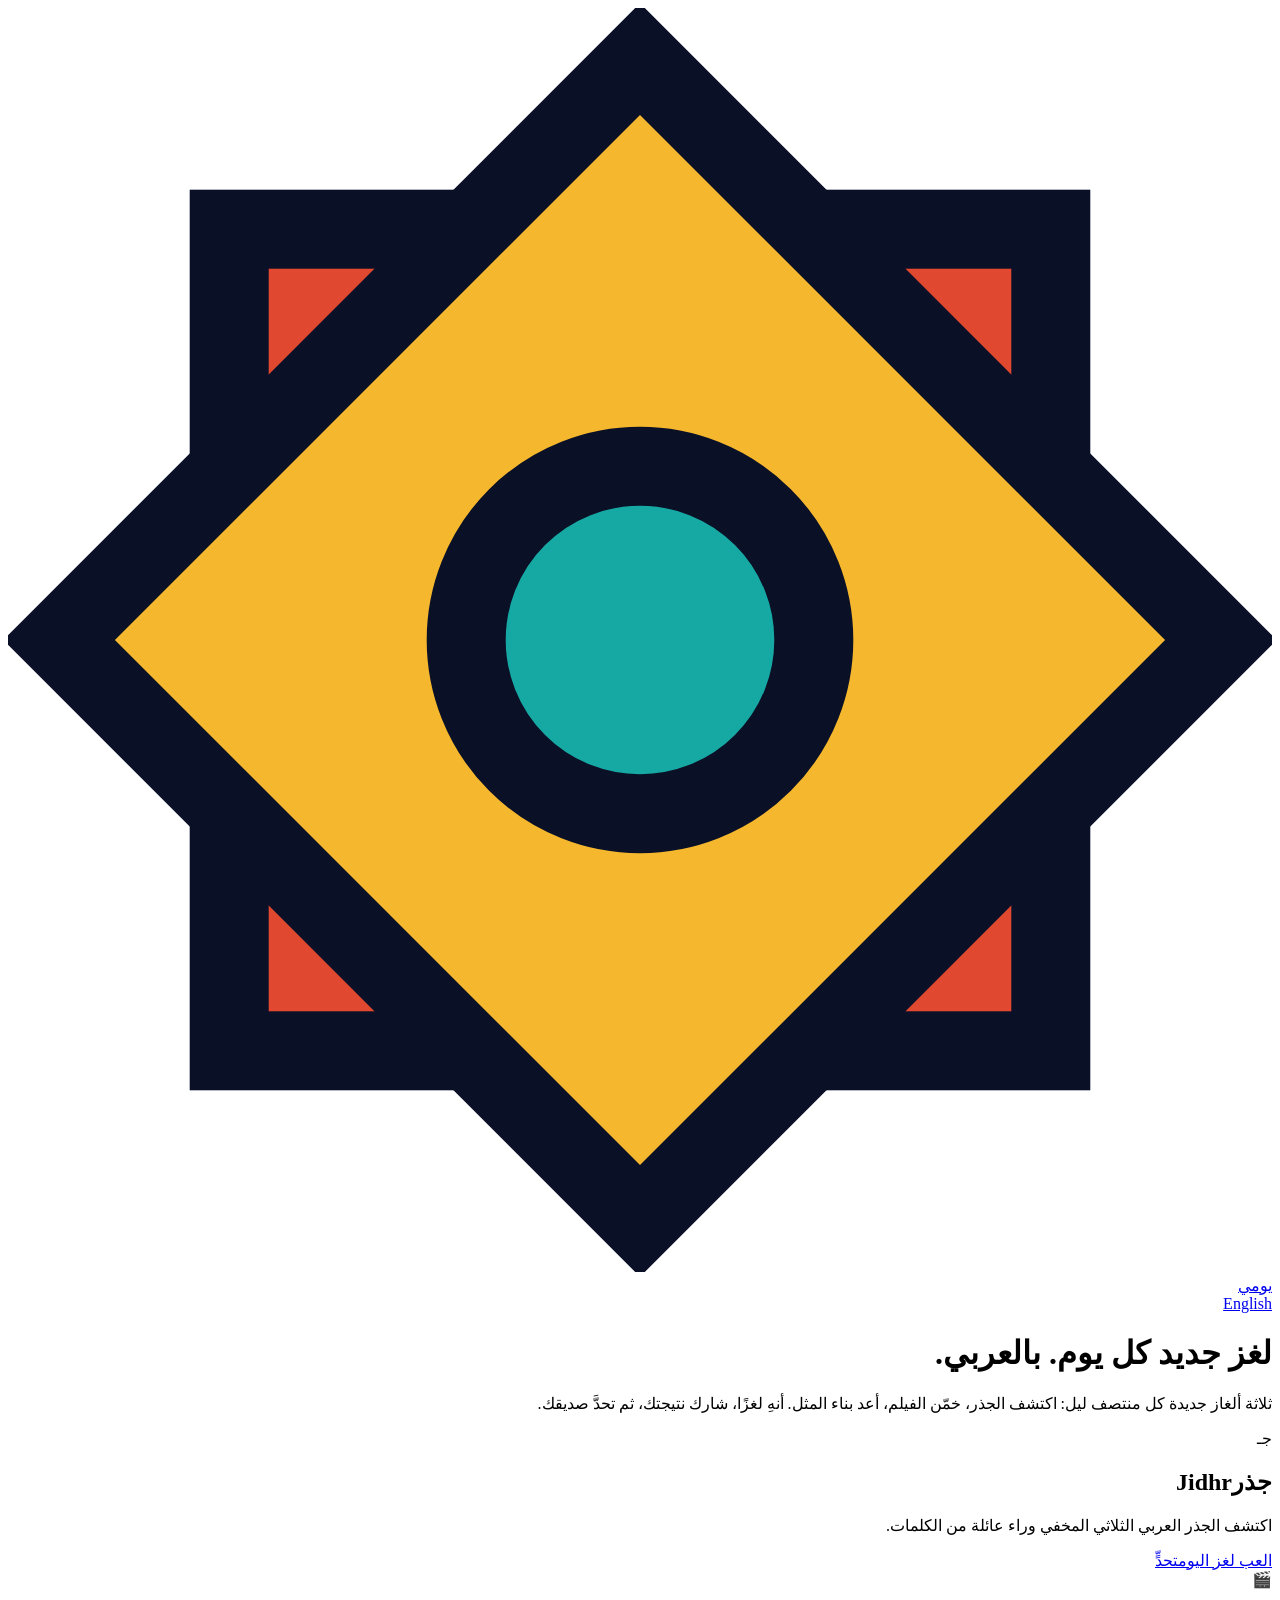
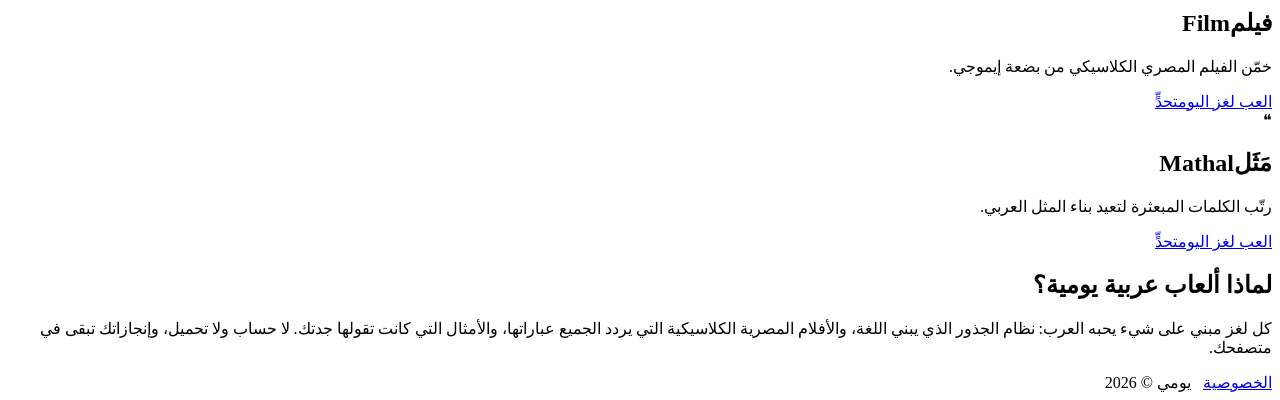
==== site/ar/index.html @ 8b9cbac0 "Add Arabic version of the index.html file" ====
<!doctype html><html lang="ar" dir="rtl"><head><meta charset="utf-8"><meta name="viewport" content="width=device-width,initial-scale=1"><meta name="theme-color" content="#0F1B3D"><title>يومي: ألعاب عربية يومية: جذور وأفلام وأمثال</title><meta name="description" content="ثلاثة ألغاز عربية جديدة كل يوم: خمّن الجذر، وخمّن الفيلم المصري من الإيموجي، وأعد بناء المثل. شارك نتيجتك وتحدَّ صديقك."><meta property="og:title" content="يومي: ألعاب عربية يومية: جذور وأفلام وأمثال"><meta property="og:description" content="ثلاثة ألغاز عربية جديدة كل يوم: خمّن الجذر، وخمّن الفيلم المصري من الإيموجي، وأعد بناء المثل. شارك نتيجتك وتحدَّ صديقك."><meta property="og:type" content="website"><link rel="preconnect" href="https://fonts.googleapis.com"><link rel="preconnect" href="https://fonts.gstatic.com" crossorigin><link rel="stylesheet" href="https://fonts.googleapis.com/css2?family=Cairo:wght@400;700;900&family=Lalezar&display=swap"><link rel="stylesheet" href="/assets/yawmi.css?v=3df92243"></head><body data-page="hub"><div class="bunting" role="presentation"></div><div class="wrap"><header class="top"><a class="brand" href="/ar/"><svg viewBox="0 0 40 40" aria-hidden="true"><rect x="7" y="7" width="26" height="26" fill="#E0482F" stroke="#0A1026" stroke-width="2.5"/><rect x="7" y="7" width="26" height="26" fill="#F5B72E" stroke="#0A1026" stroke-width="2.5" transform="rotate(45 20 20)"/><circle cx="20" cy="20" r="5.5" fill="#16A9A4" stroke="#0A1026" stroke-width="2.5"/></svg><span>يومي</span></a><nav><a class="pill" href="/" hreflang="en">English</a></nav></header><main><h1>لغز جديد كل يوم. بالعربي.</h1><p class="lead">ثلاثة ألغاز جديدة كل منتصف ليل: اكتشف الجذر، خمّن الفيلم، أعد بناء المثل. أنهِ لغزًا، شارك نتيجتك، ثم تحدَّ صديقك.</p><p class="today" id="today"></p><section class="tiles"><article class="tile c-red" data-game="jidhr"><div class="glyph" aria-hidden="true">جـ</div><h2>جذر<span lang="en">Jidhr</span></h2><p>اكتشف الجذر العربي الثلاثي المخفي وراء عائلة من الكلمات.</p><p class="stat" data-stat></p><div class="acts"><a class="btn" href="/ar/jidhr/">العب لغز اليوم</a><a class="btn ghost" href="/ar/jidhr/?mode=duel">تحدٍّ</a></div></article><article class="tile c-teal" data-game="film"><div class="glyph" aria-hidden="true">🎬</div><h2>فيلم<span lang="en">Film</span></h2><p>خمّن الفيلم المصري الكلاسيكي من بضعة إيموجي.</p><p class="stat" data-stat></p><div class="acts"><a class="btn" href="/ar/film/">العب لغز اليوم</a><a class="btn ghost" href="/ar/film/?mode=duel">تحدٍّ</a></div></article><article class="tile c-gold" data-game="mathal"><div class="glyph" aria-hidden="true">❝</div><h2>مَثَل<span lang="en">Mathal</span></h2><p>رتّب الكلمات المبعثرة لتعيد بناء المثل العربي.</p><p class="stat" data-stat></p><div class="acts"><a class="btn" href="/ar/mathal/">العب لغز اليوم</a><a class="btn ghost" href="/ar/mathal/?mode=duel">تحدٍّ</a></div></article></section><section class="about"><h2>لماذا ألعاب عربية يومية؟</h2><p>كل لغز مبني على شيء يحبه العرب: نظام الجذور الذي يبني اللغة، والأفلام المصرية الكلاسيكية التي يردد الجميع عباراتها، والأمثال التي كانت تقولها جدتك. لا حساب ولا تحميل، وإنجازاتك تبقى في متصفحك.</p></section></main><footer><a href="/ar/privacy/">الخصوصية</a> &nbsp; يومي &copy; 2026</footer></div><script id="i18n" type="application/json">{"brand": "يومي", "share": "مشاركة", "copy": "نسخ", "save": "حفظ كصورة", "copied": "تم النسخ!", "daily": "اليومي", "duel": "تحدٍّ", "puzzle": "اللغز", "round": "الجولة", "score": "النتيجة", "lowerBetter": "الأقل أفضل", "next": "الجولة التالية", "finish": "عرض النتيجة", "nextIn": "اللغز التالي بعد", "solvedIn": "تم الحل في {n}", "failed": "انتهت المحاولات", "missed": "فاتتك", "notYet": "لم تلعب بعد", "today": "اليوم: {n} من {t}", "start": "ابدأ التحدي", "nick": "اسمك", "nickPh": "اسمك (اختياري)", "friend": "صديقك", "duelIntro": "{n} ألغاز، نفسها لكل من يفتح رابطك. الأقل محاولات يفوز. بدون حساب.", "challenged": "{name} حصل على {n}. هل تتفوق عليه؟", "youBeat": "تفوقت على {name}!", "tie": "تعادل!", "theyWin": "فاز {name} هذه المرة", "copyLink": "نسخ رابط التحدي", "played": "لُعبت", "winPct": "نسبة الفوز", "streak": "التتابع", "enter": "تأكيد", "del": "حذف", "guess": "خمّن", "check": "تحقق", "clear": "مسح", "jidhr": {"hint": "اكتشف الجذر الثلاثي المشترك بين هذه الكلمات. الجذر يُقرأ من اليمين إلى اليسار.", "short": "أدخل ٣ حروف"}, "film": {"ph": "اكتب اسم الفيلم…", "none": "لا يوجد فيلم بهذا الاسم", "hint": "خمّن الفيلم المصري من الإيموجي. كل إجابة خاطئة تكشف تلميحًا.", "words": "عدد كلمات العنوان: {n}"}, "mathal": {"hint": "المعنى", "first": "الكلمة الأولى", "how": "اضغط على الكلمات بالترتيب لتعيد بناء المثل.", "left": "{n} من {m} كلمات في مكانها"}, "names": {"jidhr": {"en": "Jidhr", "ar": "جذر"}, "film": {"en": "Film", "ar": "فيلم"}, "mathal": {"en": "Mathal", "ar": "مَثَل"}}, "genres": {"com": "كوميديا", "drama": "دراما", "action": "أكشن", "thriller": "إثارة", "bio": "سيرة ذاتية", "rom": "رومانسي", "war": "حرب", "hist": "تاريخي"}, "clue": {"words": "العنوان", "genre": "النوع", "decade": "العقد", "actor": "البطولة", "letter": "يبدأ بحرف", "year": "السنة"}, "decades": {"1950": "الخمسينيات", "1960": "الستينيات", "1970": "السبعينيات", "1980": "الثمانينيات", "1990": "التسعينيات", "2000": "الألفينات", "2010": "العقد ٢٠١٠", "2020": "العقد ٢٠٢٠"}, "launch": "2026-11-16"}</script><script src="/assets/data.js?v=fd97b2a8"></script><script src="/assets/yawmi.js?v=594a597b"></script></body></html>
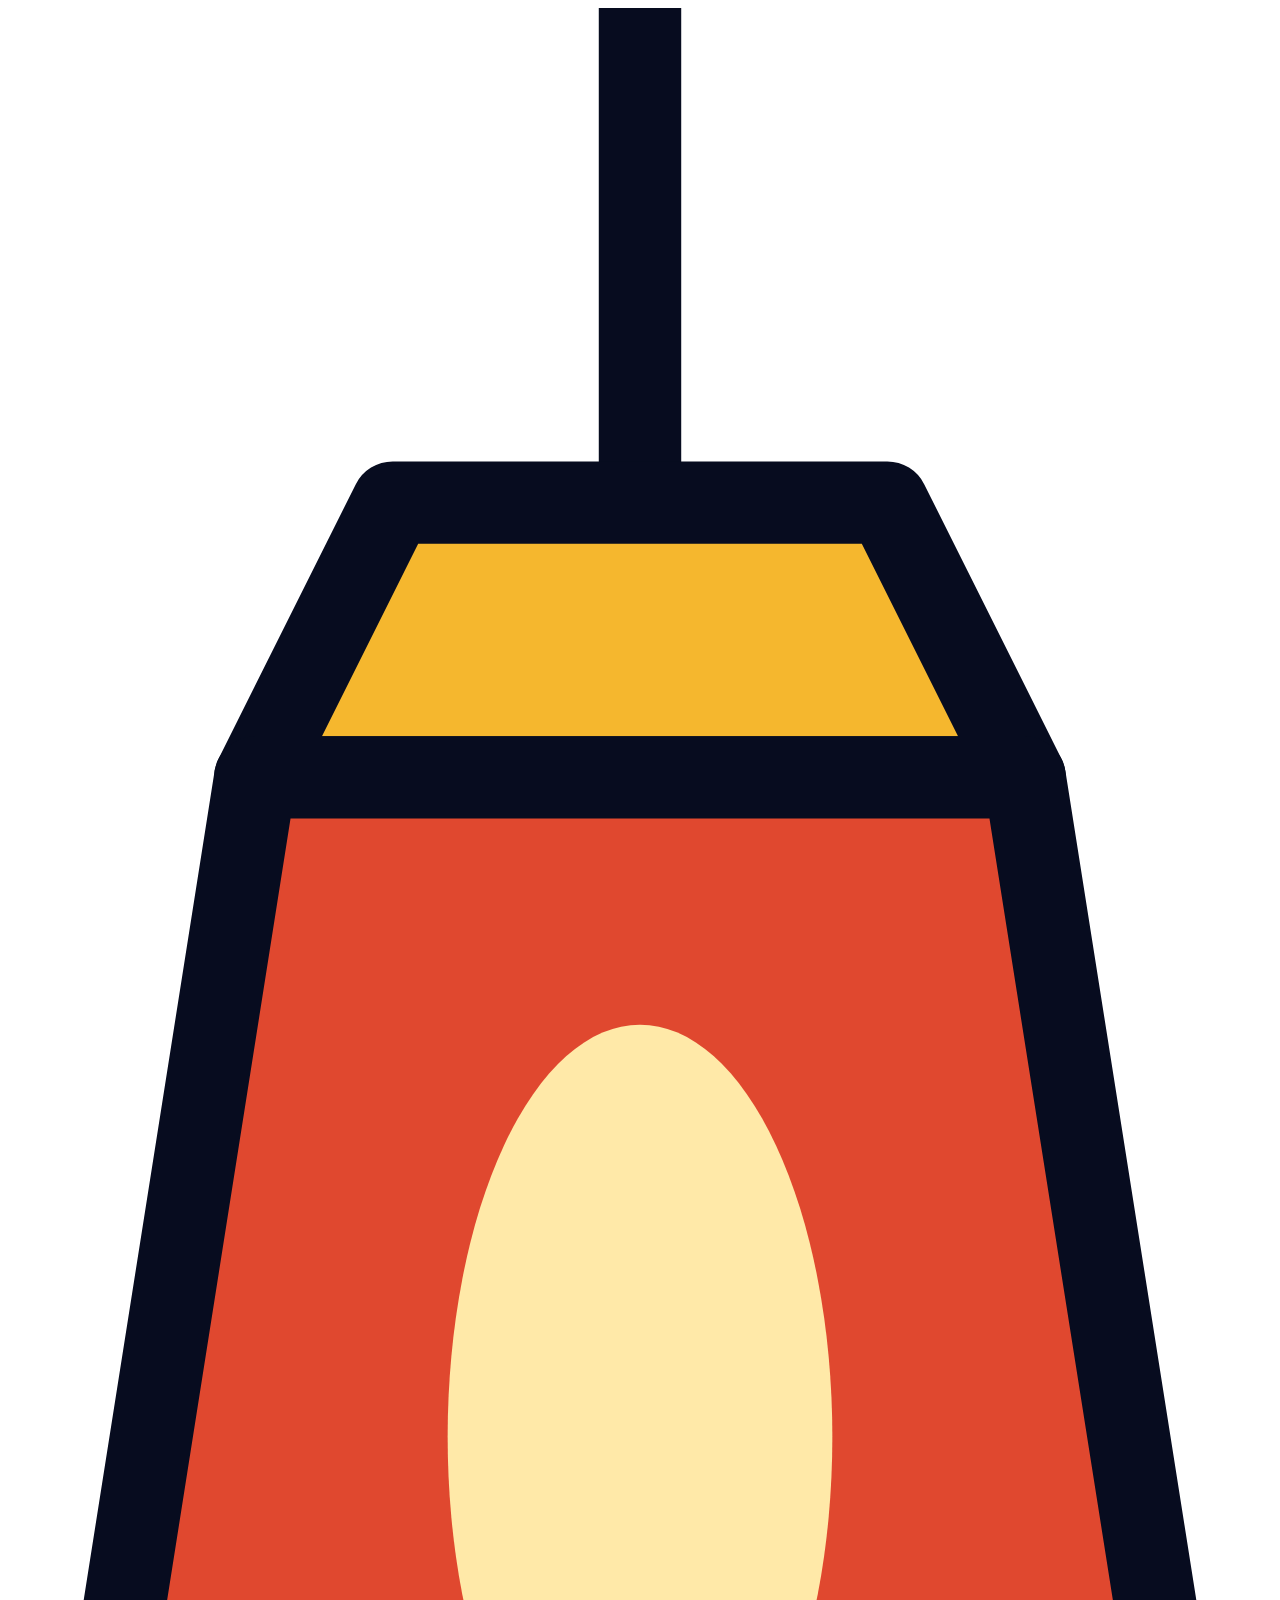
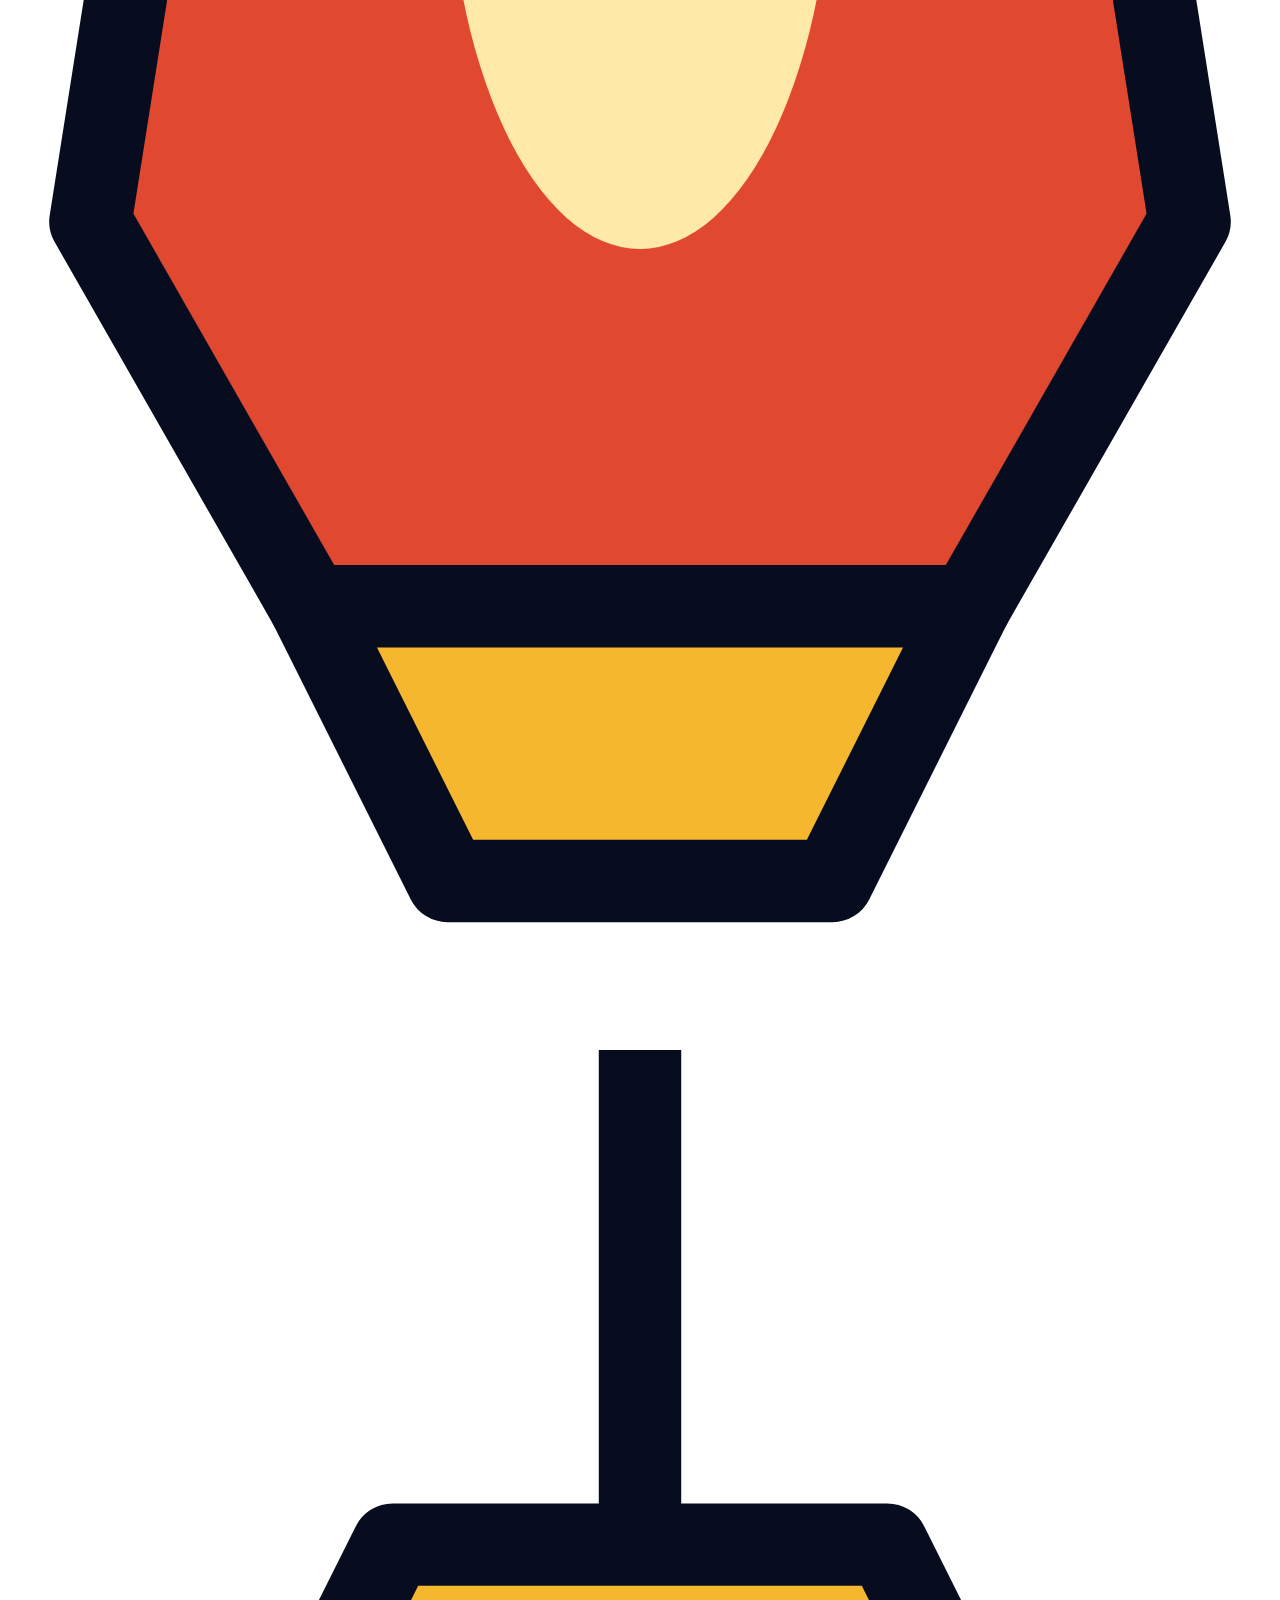
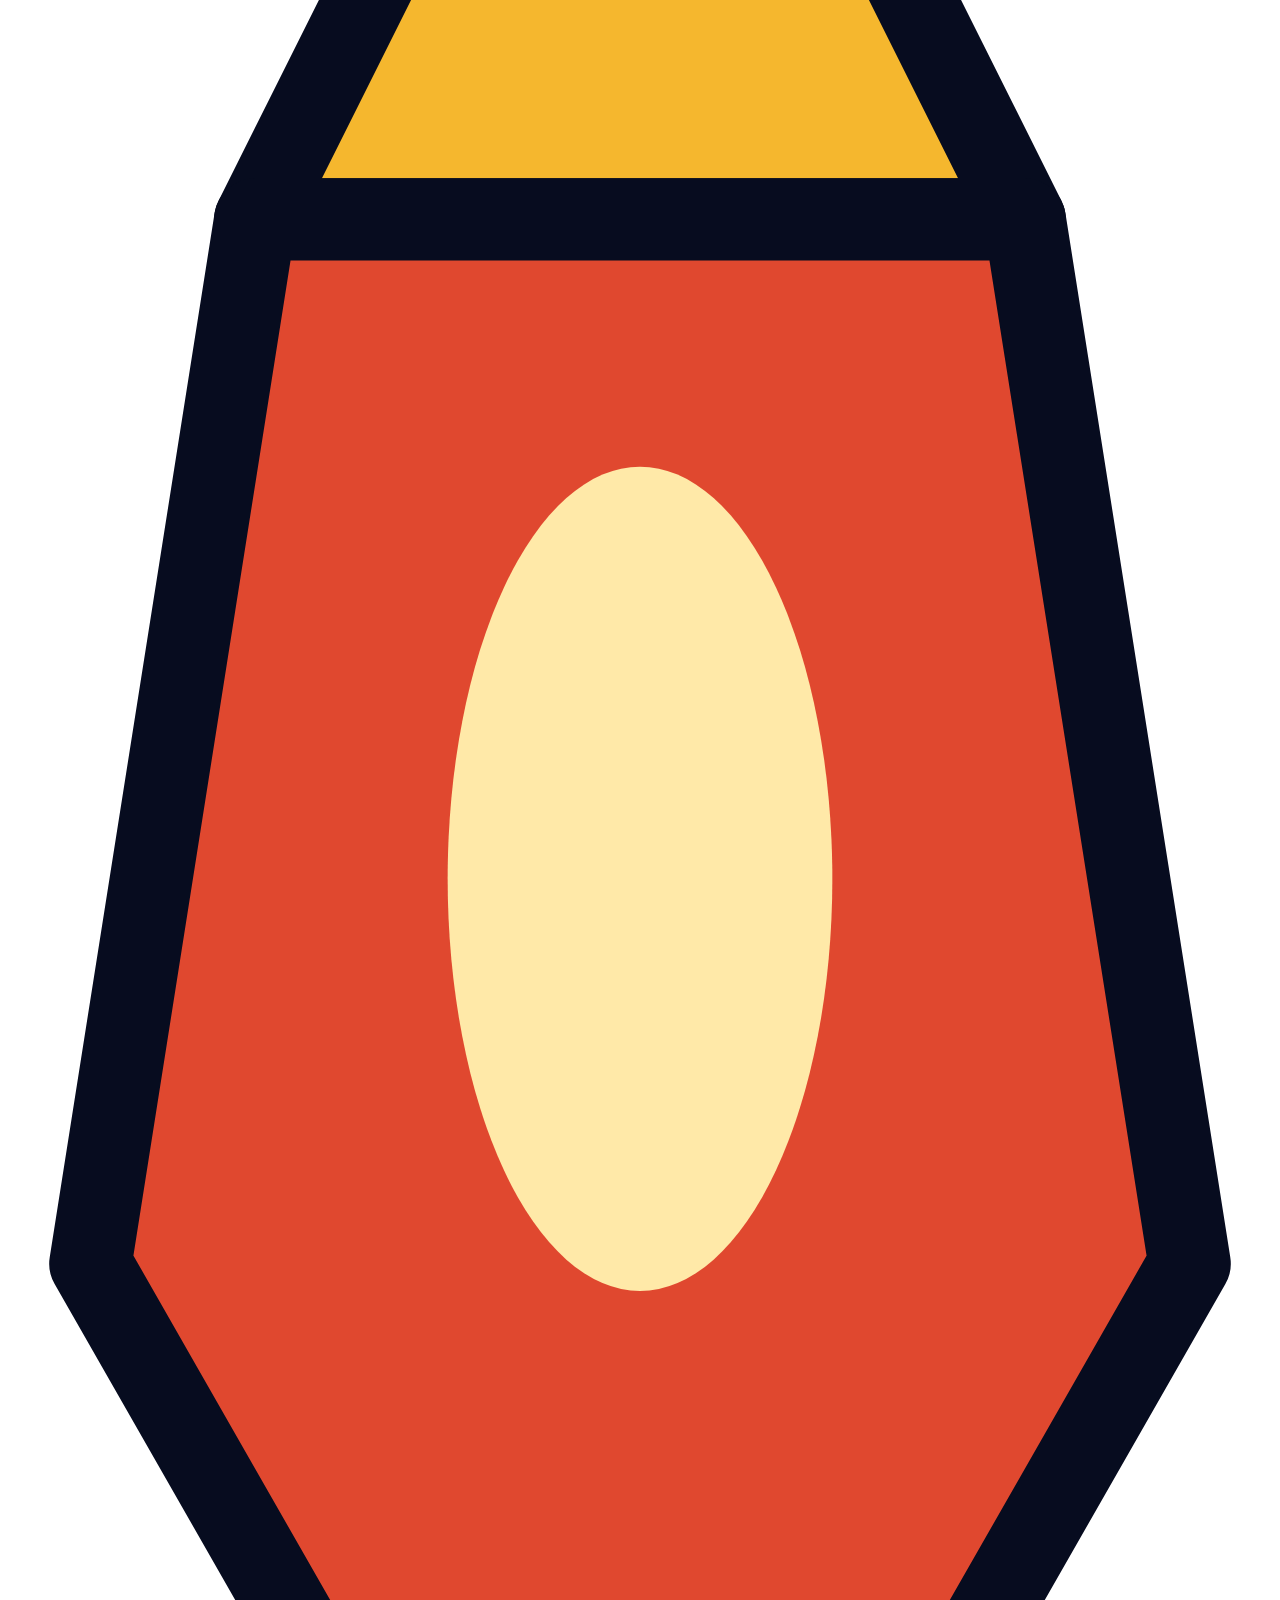
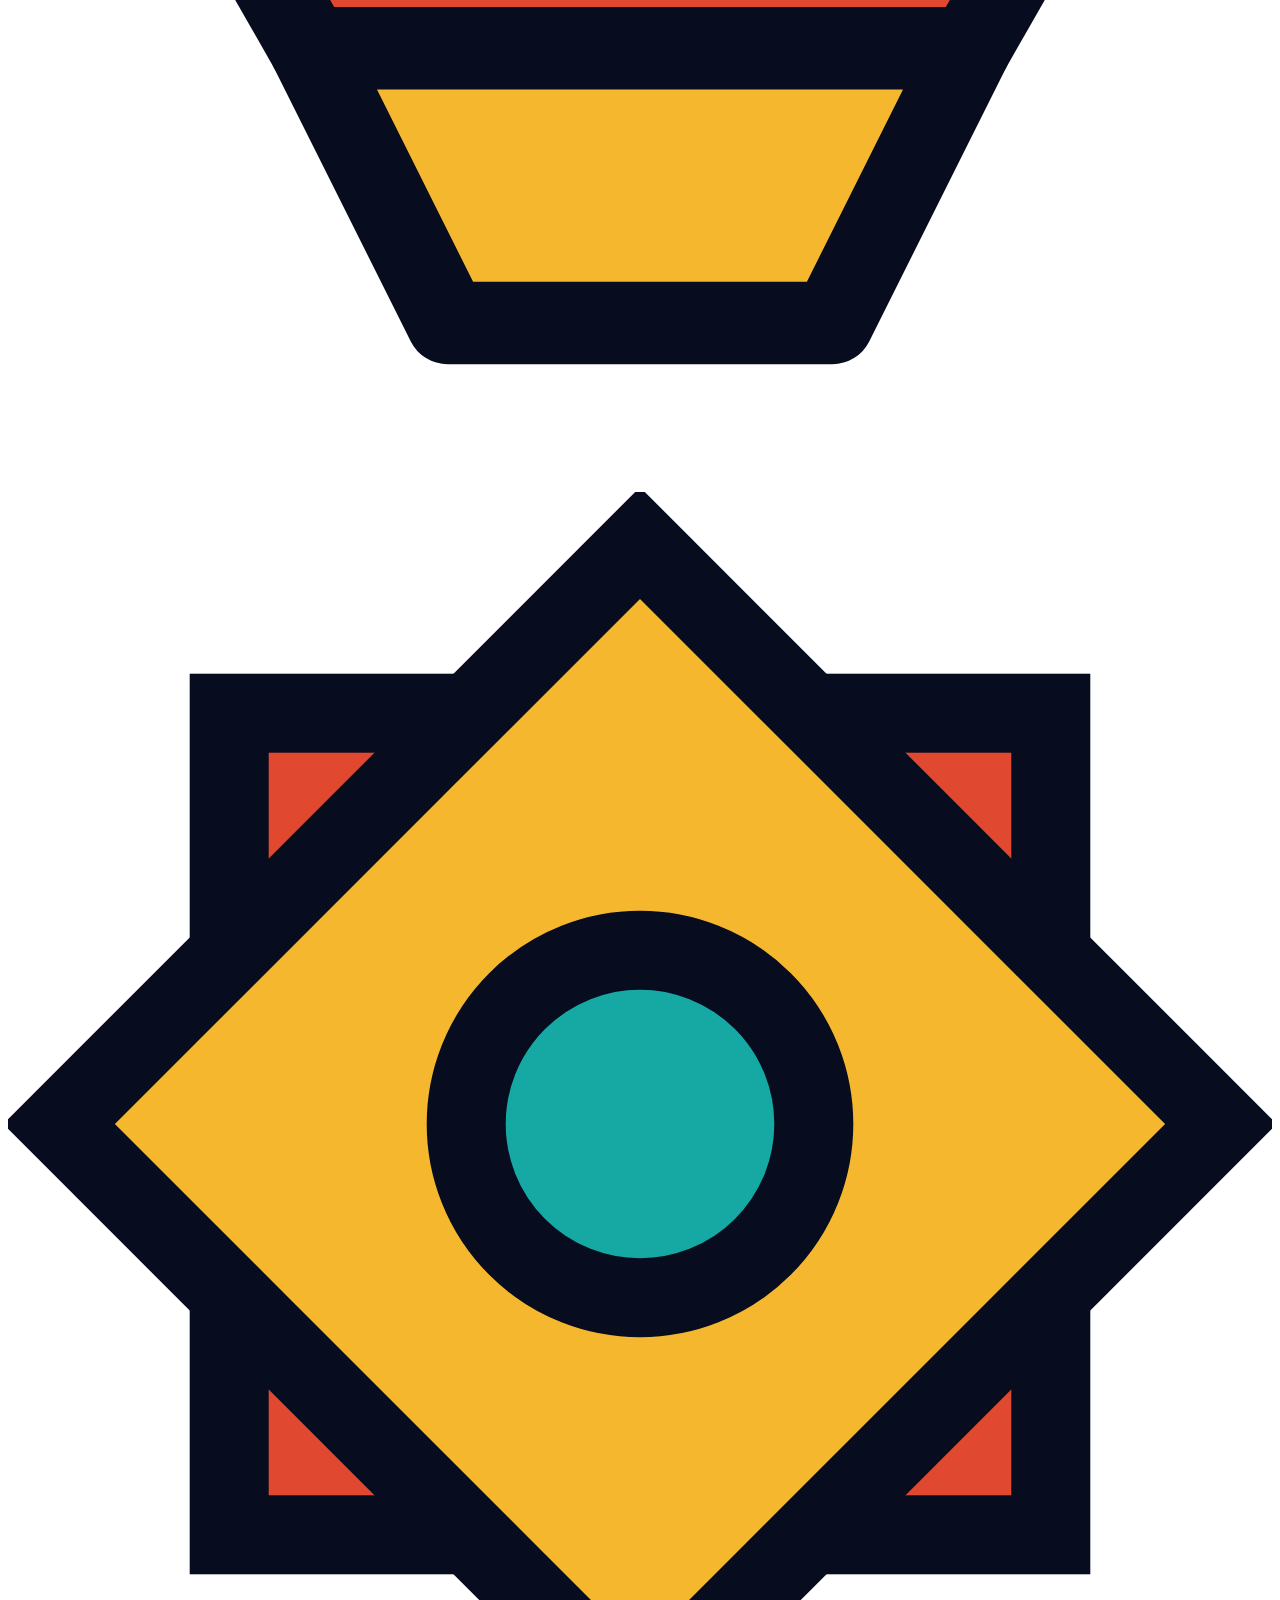
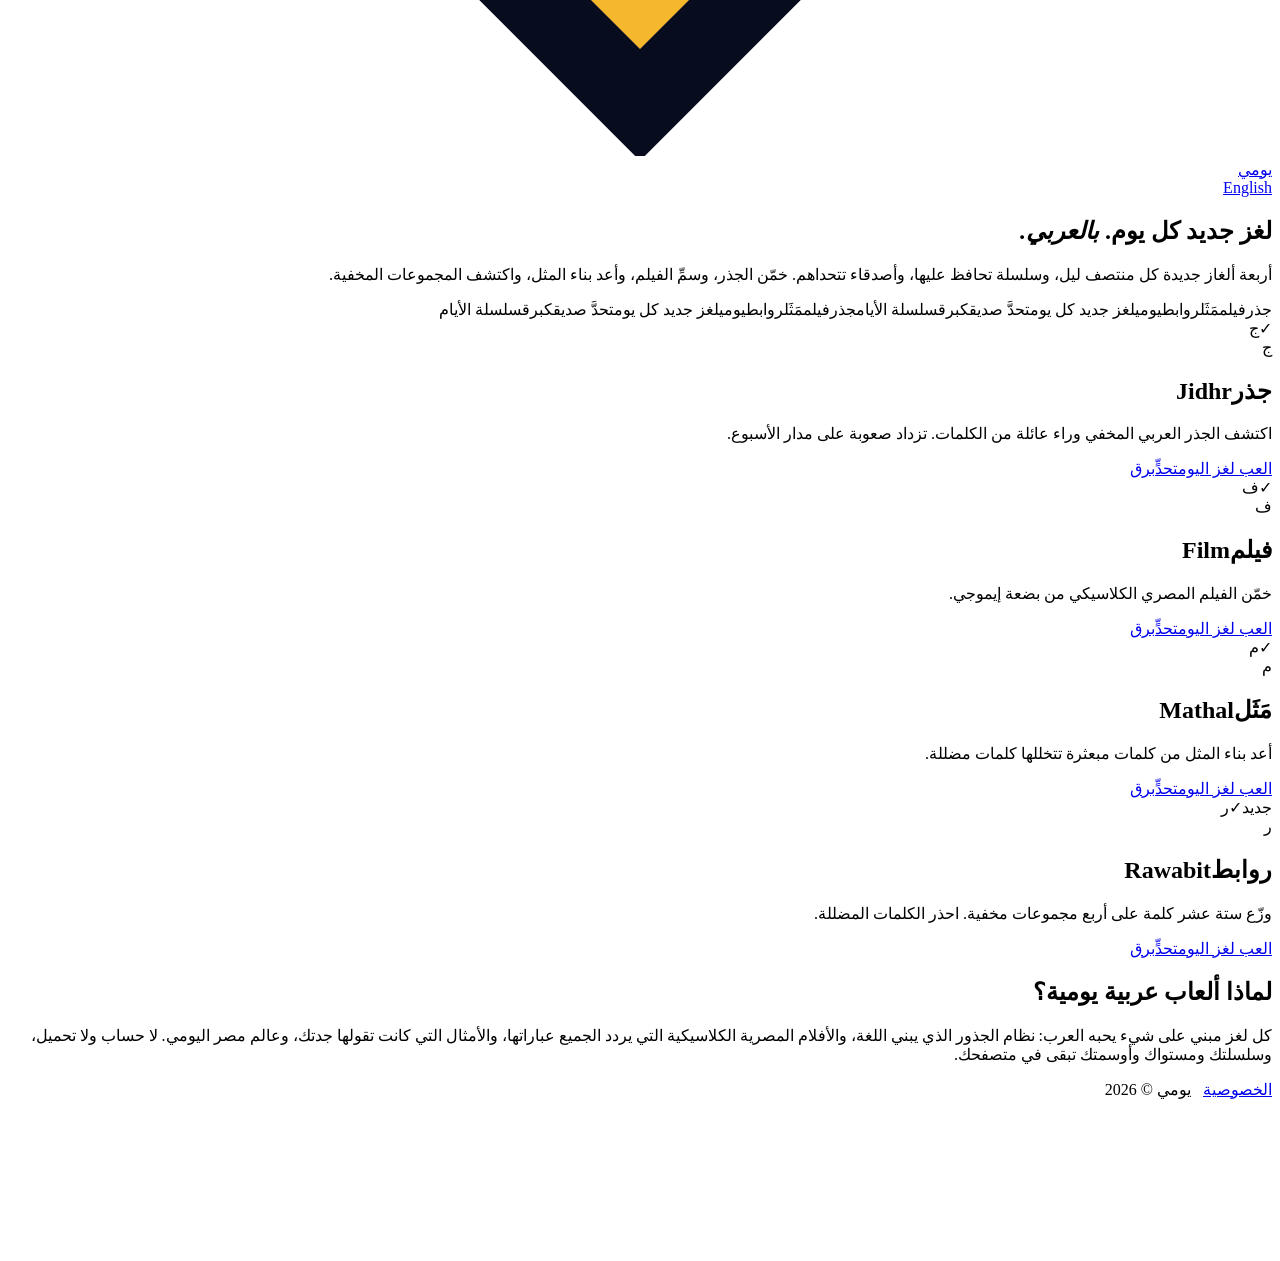
==== commit 2c6f38fa: "Update print statement from 'Hello' to 'Goodbye'" ====
--- a/site/ar/index.html
+++ b/site/ar/index.html
@@ -1 +1 @@
-<!doctype html><html lang="ar" dir="rtl"><head><meta charset="utf-8"><meta name="viewport" content="width=device-width,initial-scale=1"><meta name="theme-color" content="#0F1B3D"><title>يومي: ألعاب عربية يومية: جذور وأفلام وأمثال</title><meta name="description" content="ثلاثة ألغاز عربية جديدة كل يوم: خمّن الجذر، وخمّن الفيلم المصري من الإيموجي، وأعد بناء المثل. شارك نتيجتك وتحدَّ صديقك."><meta property="og:title" content="يومي: ألعاب عربية يومية: جذور وأفلام وأمثال"><meta property="og:description" content="ثلاثة ألغاز عربية جديدة كل يوم: خمّن الجذر، وخمّن الفيلم المصري من الإيموجي، وأعد بناء المثل. شارك نتيجتك وتحدَّ صديقك."><meta property="og:type" content="website"><link rel="preconnect" href="https://fonts.googleapis.com"><link rel="preconnect" href="https://fonts.gstatic.com" crossorigin><link rel="stylesheet" href="https://fonts.googleapis.com/css2?family=Cairo:wght@400;700;900&family=Lalezar&display=swap"><link rel="stylesheet" href="/assets/yawmi.css?v=3df92243"></head><body data-page="hub"><div class="bunting" role="presentation"></div><div class="wrap"><header class="top"><a class="brand" href="/ar/"><svg viewBox="0 0 40 40" aria-hidden="true"><rect x="7" y="7" width="26" height="26" fill="#E0482F" stroke="#0A1026" stroke-width="2.5"/><rect x="7" y="7" width="26" height="26" fill="#F5B72E" stroke="#0A1026" stroke-width="2.5" transform="rotate(45 20 20)"/><circle cx="20" cy="20" r="5.5" fill="#16A9A4" stroke="#0A1026" stroke-width="2.5"/></svg><span>يومي</span></a><nav><a class="pill" href="/" hreflang="en">English</a></nav></header><main><h1>لغز جديد كل يوم. بالعربي.</h1><p class="lead">ثلاثة ألغاز جديدة كل منتصف ليل: اكتشف الجذر، خمّن الفيلم، أعد بناء المثل. أنهِ لغزًا، شارك نتيجتك، ثم تحدَّ صديقك.</p><p class="today" id="today"></p><section class="tiles"><article class="tile c-red" data-game="jidhr"><div class="glyph" aria-hidden="true">جـ</div><h2>جذر<span lang="en">Jidhr</span></h2><p>اكتشف الجذر العربي الثلاثي المخفي وراء عائلة من الكلمات.</p><p class="stat" data-stat></p><div class="acts"><a class="btn" href="/ar/jidhr/">العب لغز اليوم</a><a class="btn ghost" href="/ar/jidhr/?mode=duel">تحدٍّ</a></div></article><article class="tile c-teal" data-game="film"><div class="glyph" aria-hidden="true">🎬</div><h2>فيلم<span lang="en">Film</span></h2><p>خمّن الفيلم المصري الكلاسيكي من بضعة إيموجي.</p><p class="stat" data-stat></p><div class="acts"><a class="btn" href="/ar/film/">العب لغز اليوم</a><a class="btn ghost" href="/ar/film/?mode=duel">تحدٍّ</a></div></article><article class="tile c-gold" data-game="mathal"><div class="glyph" aria-hidden="true">❝</div><h2>مَثَل<span lang="en">Mathal</span></h2><p>رتّب الكلمات المبعثرة لتعيد بناء المثل العربي.</p><p class="stat" data-stat></p><div class="acts"><a class="btn" href="/ar/mathal/">العب لغز اليوم</a><a class="btn ghost" href="/ar/mathal/?mode=duel">تحدٍّ</a></div></article></section><section class="about"><h2>لماذا ألعاب عربية يومية؟</h2><p>كل لغز مبني على شيء يحبه العرب: نظام الجذور الذي يبني اللغة، والأفلام المصرية الكلاسيكية التي يردد الجميع عباراتها، والأمثال التي كانت تقولها جدتك. لا حساب ولا تحميل، وإنجازاتك تبقى في متصفحك.</p></section></main><footer><a href="/ar/privacy/">الخصوصية</a> &nbsp; يومي &copy; 2026</footer></div><script id="i18n" type="application/json">{"brand": "يومي", "share": "مشاركة", "copy": "نسخ", "save": "حفظ كصورة", "copied": "تم النسخ!", "daily": "اليومي", "duel": "تحدٍّ", "puzzle": "اللغز", "round": "الجولة", "score": "النتيجة", "lowerBetter": "الأقل أفضل", "next": "الجولة التالية", "finish": "عرض النتيجة", "nextIn": "اللغز التالي بعد", "solvedIn": "تم الحل في {n}", "failed": "انتهت المحاولات", "missed": "فاتتك", "notYet": "لم تلعب بعد", "today": "اليوم: {n} من {t}", "start": "ابدأ التحدي", "nick": "اسمك", "nickPh": "اسمك (اختياري)", "friend": "صديقك", "duelIntro": "{n} ألغاز، نفسها لكل من يفتح رابطك. الأقل محاولات يفوز. بدون حساب.", "challenged": "{name} حصل على {n}. هل تتفوق عليه؟", "youBeat": "تفوقت على {name}!", "tie": "تعادل!", "theyWin": "فاز {name} هذه المرة", "copyLink": "نسخ رابط التحدي", "played": "لُعبت", "winPct": "نسبة الفوز", "streak": "التتابع", "enter": "تأكيد", "del": "حذف", "guess": "خمّن", "check": "تحقق", "clear": "مسح", "jidhr": {"hint": "اكتشف الجذر الثلاثي المشترك بين هذه الكلمات. الجذر يُقرأ من اليمين إلى اليسار.", "short": "أدخل ٣ حروف"}, "film": {"ph": "اكتب اسم الفيلم…", "none": "لا يوجد فيلم بهذا الاسم", "hint": "خمّن الفيلم المصري من الإيموجي. كل إجابة خاطئة تكشف تلميحًا.", "words": "عدد كلمات العنوان: {n}"}, "mathal": {"hint": "المعنى", "first": "الكلمة الأولى", "how": "اضغط على الكلمات بالترتيب لتعيد بناء المثل.", "left": "{n} من {m} كلمات في مكانها"}, "names": {"jidhr": {"en": "Jidhr", "ar": "جذر"}, "film": {"en": "Film", "ar": "فيلم"}, "mathal": {"en": "Mathal", "ar": "مَثَل"}}, "genres": {"com": "كوميديا", "drama": "دراما", "action": "أكشن", "thriller": "إثارة", "bio": "سيرة ذاتية", "rom": "رومانسي", "war": "حرب", "hist": "تاريخي"}, "clue": {"words": "العنوان", "genre": "النوع", "decade": "العقد", "actor": "البطولة", "letter": "يبدأ بحرف", "year": "السنة"}, "decades": {"1950": "الخمسينيات", "1960": "الستينيات", "1970": "السبعينيات", "1980": "الثمانينيات", "1990": "التسعينيات", "2000": "الألفينات", "2010": "العقد ٢٠١٠", "2020": "العقد ٢٠٢٠"}, "launch": "2026-11-16"}</script><script src="/assets/data.js?v=fd97b2a8"></script><script src="/assets/yawmi.js?v=594a597b"></script></body></html>
+<!doctype html><html lang="ar" dir="rtl"><head><meta charset="utf-8"><meta name="viewport" content="width=device-width,initial-scale=1,viewport-fit=cover"><meta name="theme-color" content="#0A1230"><link rel="manifest" href="/manifest.webmanifest"><link rel="icon" type="image/png" sizes="192x192" href="/assets/icon-192.png"><link rel="apple-touch-icon" href="/assets/icon-192.png"><title>يومي: ألعاب عربية يومية: جذور وأفلام وأمثال وروابط</title><meta name="description" content="أربعة ألغاز عربية جديدة كل يوم مع سلسلة أيام ومؤقت وتحديات: خمّن الجذر، وسمِّ الفيلم المصري، وأعد بناء المثل، واكتشف المجموعات المخفية."><meta property="og:title" content="يومي: ألعاب عربية يومية: جذور وأفلام وأمثال وروابط"><meta property="og:description" content="أربعة ألغاز عربية جديدة كل يوم مع سلسلة أيام ومؤقت وتحديات: خمّن الجذر، وسمِّ الفيلم المصري، وأعد بناء المثل، واكتشف المجموعات المخفية."><meta property="og:type" content="website"><meta property="og:image" content="/assets/icon-512.png"><link rel="preconnect" href="https://fonts.googleapis.com"><link rel="preconnect" href="https://fonts.gstatic.com" crossorigin><link rel="stylesheet" href="https://fonts.googleapis.com/css2?family=Cairo:wght@400;700;900&family=Lalezar&display=swap"><link rel="stylesheet" href="/assets/yawmi.css?v=1d13f9f2"></head><body data-page="hub"><div class="stage" aria-hidden="true"><div class="pat"></div><i class="glow g1"></i><i class="glow g2"></i><i class="glow g3"></i><div class="stars"></div><div class="letters" id="letters"></div></div><div class="roof" aria-hidden="true"><div class="beam"></div><div class="flags"><i style="--i:0"></i><i style="--i:1"></i><i style="--i:2"></i><i style="--i:3"></i><i style="--i:4"></i><i style="--i:5"></i><i style="--i:6"></i><i style="--i:7"></i><i style="--i:8"></i><i style="--i:9"></i><i style="--i:10"></i><i style="--i:11"></i><i style="--i:12"></i><i style="--i:13"></i><i style="--i:14"></i><i style="--i:15"></i><i style="--i:16"></i><i style="--i:17"></i><i style="--i:18"></i><i style="--i:19"></i><i style="--i:20"></i><i style="--i:21"></i><i style="--i:22"></i><i style="--i:23"></i><i style="--i:24"></i><i style="--i:25"></i><i style="--i:26"></i><i style="--i:27"></i><i style="--i:28"></i><i style="--i:29"></i><i style="--i:30"></i><i style="--i:31"></i><i style="--i:32"></i><i style="--i:33"></i><i style="--i:34"></i><i style="--i:35"></i><i style="--i:36"></i><i style="--i:37"></i><i style="--i:38"></i><i style="--i:39"></i><i style="--i:40"></i><i style="--i:41"></i><i style="--i:42"></i><i style="--i:43"></i><i style="--i:44"></i><i style="--i:45"></i><i style="--i:46"></i><i style="--i:47"></i><i style="--i:48"></i><i style="--i:49"></i><i style="--i:50"></i><i style="--i:51"></i><i style="--i:52"></i><i style="--i:53"></i><i style="--i:54"></i><i style="--i:55"></i><i style="--i:56"></i><i style="--i:57"></i><i style="--i:58"></i><i style="--i:59"></i><i style="--i:60"></i><i style="--i:61"></i><i style="--i:62"></i><i style="--i:63"></i></div><div class="lantern l1"><svg viewBox="0 0 46 96" aria-hidden="true"><line x1="23" y1="0" x2="23" y2="18" stroke="#070C1F" stroke-width="3"/><path d="M14 18h18l5 10H9z" fill="#F5B72E" stroke="#070C1F" stroke-width="3" stroke-linejoin="round"/><path d="M9 28h28l6 38-8 14H11L3 66z" fill="#E0482F" stroke="#070C1F" stroke-width="3" stroke-linejoin="round"/><ellipse class="flame" cx="23" cy="52" rx="7" ry="15" fill="#FFE9A8"/><path d="M11 80h24l-5 10H16z" fill="#F5B72E" stroke="#070C1F" stroke-width="3" stroke-linejoin="round"/></svg></div><div class="lantern l2"><svg viewBox="0 0 46 96" aria-hidden="true"><line x1="23" y1="0" x2="23" y2="18" stroke="#070C1F" stroke-width="3"/><path d="M14 18h18l5 10H9z" fill="#F5B72E" stroke="#070C1F" stroke-width="3" stroke-linejoin="round"/><path d="M9 28h28l6 38-8 14H11L3 66z" fill="#E0482F" stroke="#070C1F" stroke-width="3" stroke-linejoin="round"/><ellipse class="flame" cx="23" cy="52" rx="7" ry="15" fill="#FFE9A8"/><path d="M11 80h24l-5 10H16z" fill="#F5B72E" stroke="#070C1F" stroke-width="3" stroke-linejoin="round"/></svg></div></div><header class="bar"><a class="brand" href="/ar/"><svg viewBox="0 0 40 40" aria-hidden="true"><rect x="7" y="7" width="26" height="26" fill="#E0482F" stroke="#070C1F" stroke-width="2.5"/><rect x="7" y="7" width="26" height="26" fill="#F5B72E" stroke="#070C1F" stroke-width="2.5" transform="rotate(45 20 20)"/><circle cx="20" cy="20" r="5.5" fill="#16A9A4" stroke="#070C1F" stroke-width="2.5"/></svg><span>يومي</span></a><nav><a class="chip streak" id="chipStreak" href="/ar/"></a><a class="chip lvl" id="chipLvl" href="/ar/"></a><a class="pill" href="/" hreflang="en">English</a></nav></header><div class="wrap"><main><section class="hero"><h1>لغز جديد كل يوم. <em>بالعربي.</em></h1><p class="lead">أربعة ألغاز جديدة كل منتصف ليل، وسلسلة تحافظ عليها، وأصدقاء تتحداهم. خمّن الجذر، وسمِّ الفيلم، وأعد بناء المثل، واكتشف المجموعات المخفية.</p><p class="today" id="today"></p></section><div class="marquee" aria-hidden="true"><div class="track"><span>جذر</span><span>فيلم</span><span>مَثَل</span><span>روابط</span><span>يومي</span><span>لغز جديد كل يوم</span><span>تحدَّ صديقك</span><span>برق</span><span>سلسلة الأيام</span><span>جذر</span><span>فيلم</span><span>مَثَل</span><span>روابط</span><span>يومي</span><span>لغز جديد كل يوم</span><span>تحدَّ صديقك</span><span>برق</span><span>سلسلة الأيام</span></div></div><section id="streakCard" class="streakcard"></section><section class="tiles"><article class="tile c-red" data-game="jidhr"><span class="stamp">&#10003;</span><span class="wm" aria-hidden="true">ج</span><div class="glyph" aria-hidden="true">ج</div><h2>جذر<span lang="en">Jidhr</span></h2><p>اكتشف الجذر العربي المخفي وراء عائلة من الكلمات. تزداد صعوبة على مدار الأسبوع.</p><span class="tier" data-tier></span><p class="stat" data-stat></p><div class="acts"><a class="btn go" href="/ar/jidhr/">العب لغز اليوم</a><a class="btn" href="/ar/jidhr/?mode=duel">تحدٍّ</a><a class="btn" href="/ar/jidhr/?mode=blitz">برق</a></div></article><article class="tile c-teal" data-game="film"><span class="stamp">&#10003;</span><span class="wm" aria-hidden="true">ف</span><div class="glyph" aria-hidden="true">ف</div><h2>فيلم<span lang="en">Film</span></h2><p>خمّن الفيلم المصري الكلاسيكي من بضعة إيموجي.</p><p class="stat" data-stat></p><div class="acts"><a class="btn go" href="/ar/film/">العب لغز اليوم</a><a class="btn" href="/ar/film/?mode=duel">تحدٍّ</a><a class="btn" href="/ar/film/?mode=blitz">برق</a></div></article><article class="tile c-gold" data-game="mathal"><span class="stamp">&#10003;</span><span class="wm" aria-hidden="true">م</span><div class="glyph" aria-hidden="true">م</div><h2>مَثَل<span lang="en">Mathal</span></h2><p>أعد بناء المثل من كلمات مبعثرة تتخللها كلمات مضللة.</p><p class="stat" data-stat></p><div class="acts"><a class="btn go" href="/ar/mathal/">العب لغز اليوم</a><a class="btn" href="/ar/mathal/?mode=duel">تحدٍّ</a><a class="btn" href="/ar/mathal/?mode=blitz">برق</a></div></article><article class="tile c-violet" data-game="rawabit"><span class="new">جديد</span><span class="stamp">&#10003;</span><span class="wm" aria-hidden="true">ر</span><div class="glyph" aria-hidden="true">ر</div><h2>روابط<span lang="en">Rawabit</span></h2><p>وزّع ستة عشر كلمة على أربع مجموعات مخفية. احذر الكلمات المضللة.</p><p class="stat" data-stat></p><div class="acts"><a class="btn go" href="/ar/rawabit/">العب لغز اليوم</a><a class="btn" href="/ar/rawabit/?mode=duel">تحدٍّ</a><a class="btn" href="/ar/rawabit/?mode=blitz">برق</a></div></article></section><section id="sweep" class="sweep"></section><div id="install" class="install"></div><div id="invite" class="invite"></div><section id="trophies" class="trophies"></section><section class="about"><h2>لماذا ألعاب عربية يومية؟</h2><p>كل لغز مبني على شيء يحبه العرب: نظام الجذور الذي يبني اللغة، والأفلام المصرية الكلاسيكية التي يردد الجميع عباراتها، والأمثال التي كانت تقولها جدتك، وعالم مصر اليومي. لا حساب ولا تحميل، وسلسلتك ومستواك وأوسمتك تبقى في متصفحك.</p></section></main><footer><a href="/ar/privacy/">الخصوصية</a> &nbsp; يومي &copy; 2026</footer></div><div class="toasts" id="toasts" aria-live="polite"></div><canvas id="confetti" aria-hidden="true"></canvas><script id="i18n" type="application/json">{"brand": "يومي", "share": "مشاركة", "copy": "نسخ", "save": "حفظ كصورة", "copied": "تم النسخ!", "daily": "اليومي", "duel": "تحدٍّ", "blitz": "برق", "puzzle": "اللغز", "round": "الجولة", "score": "النتيجة", "points": "نقطة", "time": "الوقت", "tries": "محاولات", "next": "الجولة التالية", "finish": "عرض النتيجة", "nextIn": "اللغز التالي بعد", "solvedIn": "تم الحل في {n}", "failed": "انتهت المحاولات", "solved": "تم الحل", "missed": "فاتتك", "notYet": "لم تلعب بعد", "today": "اليوم: {n} من {t}", "start": "ابدأ", "nick": "اسمك", "nickPh": "اسمك (اختياري)", "saveName": "حفظ الاسم", "saved": "تم الحفظ", "friend": "صديقك", "anon": "مجهول", "you": "أنت", "players": "{n} لاعب", "loading": "جارٍ التحميل…", "lbEmpty": "كن أول المتصدرين", "leaderboard": "لوحة المتصدرين", "duelIntro": "{n} ألغاز، نفسها لكل من يفتح رابطك. الأكثر نقاطًا يفوز والأسرع يحسم التعادل. بدون حساب.", "challenged": "{name} حصل على {n} نقطة في {t}. هل تتفوق عليه؟", "youBeat": "تفوقت على {name}!", "tie": "تعادل!", "theyWin": "فاز {name} هذه المرة", "copyLink": "نسخ رابط التحدي", "beatMe": "هل تستطيع التفوق علي؟ افتح تحديي:", "challengeBtn": "تحدَّ صديقًا", "streak": "التتابع", "dayStreak": "يوم متتالٍ", "keepAlive": "العب أي لغز يومي خلال {t} لتحافظ على سلسلتك!", "comeBack": "عد غدًا لليوم {n}.", "startStreak": "أنهِ أي لغز يومي لتبدأ سلسلتك.", "shieldUsed": "درع أنقذ سلسلتك!", "shieldEarned": "كسبت درع حماية للسلسلة!", "milestone": "إنجاز {n} أيام!", "nextMilestone": "الإنجاز القادم: {n} يومًا", "shields": "الدروع", "best": "الأفضل", "level": "المستوى", "levelUp": "ارتقيت! أنت الآن في المستوى {n}.", "badgeUnlocked": "وسام جديد", "trophies": "الأوسمة", "sweepTitle": "الكنسة اليومية", "sweepDone": "أنهيت الأربعة! نلت نقاط خبرة إضافية.", "sweepLeft": "تبقى {n} اليوم. أنهِ الأربعة لتنال ١٠٠ نقطة خبرة وكأسًا.", "upNext": "التالي اليوم", "invite": "ادعُ صديقًا", "inviteText": "جرّب معي ألغاز يومي العربية:", "install": "ثبّت التطبيق", "enter": "تأكيد", "del": "حذف", "guess": "خمّن", "check": "تحقق", "clear": "مسح", "shuffle": "اخلط", "deselect": "إلغاء", "submit": "تأكيد", "again": "العب مرة أخرى", "oops": "تعذر تجهيز لغز اليوم. أعد تحميل الصفحة.", "h": "س", "m": "د", "blitzIntro": "٦٠ ثانية. الإجابة الصحيحة تضيف ٣ ثوانٍ والخاطئة تخصم ٥ وتحسب خطأ. ثلاثة أخطاء وتنتهي الجولة. التتابع يرفع النتيجة.", "pb": "أفضل نتيجة لك", "newPb": "رقم قياسي جديد!", "timeUp": "انتهى الوقت", "correct": "صحيحة", "combo": "أطول تتابع", "jidhr": {"hint": "اكتشف الجذر المشترك بين الكلمات. الجذر يُقرأ من اليمين إلى اليسار. كل تخمين خاطئ يكشف كلمة جديدة.", "short": "أدخل ٣ حروف", "weak": "انتبه: حروف العلة (و ي ا) والهمزة (ء) قد تتغير أو تختفي في الكلمات المشتقة."}, "film": {"ph": "اكتب اسم الفيلم…", "none": "لا يوجد فيلم بهذا الاسم", "hint": "خمّن الفيلم المصري من الإيموجي. كل إجابة خاطئة تكشف تلميحًا.", "words": "عدد كلمات العنوان: {n}"}, "mathal": {"hint": "المعنى", "first": "الكلمة الأولى", "how": "اضغط على الكلمات بالترتيب. {n} كلمات زائدة لا تنتمي للمثل.", "left": "{n} من {m} كلمات في مكانها"}, "rawabit": {"hint": "اكتشف أربع مجموعات من أربع كلمات يجمعها رابط. اختر أربع كلمات ثم اضغط تأكيد.", "oneAway": "واحدة فقط خطأ!", "nope": "ليست مجموعة", "again": "جربت هذه المجموعة من قبل"}, "blitzQ": {"jidhr": "ما جذر هذه الكلمة؟", "film": "ما هذا الفيلم؟", "mathal": "أكمل المثل", "rawabit": "أي كلمة لا تنتمي؟"}, "names": {"jidhr": {"en": "Jidhr", "ar": "جذر"}, "film": {"en": "Film", "ar": "فيلم"}, "mathal": {"en": "Mathal", "ar": "مَثَل"}, "rawabit": {"en": "Rawabit", "ar": "روابط"}}, "genres": {"com": "كوميديا", "drama": "دراما", "action": "أكشن", "thriller": "إثارة", "bio": "سيرة ذاتية", "rom": "رومانسي", "war": "حرب", "hist": "تاريخي"}, "clue": {"words": "العنوان", "genre": "النوع", "decade": "العقد", "actor": "البطولة", "letter": "يبدأ بحرف", "year": "السنة"}, "decades": {"1950": "الخمسينيات", "1960": "الستينيات", "1970": "السبعينيات", "1980": "الثمانينيات", "1990": "التسعينيات", "2000": "الألفينات", "2010": "العقد ٢٠١٠", "2020": "العقد ٢٠٢٠"}, "tiers": ["سهل", "متوسط", "صعب"], "wdays": ["ح", "ن", "ث", "ر", "خ", "ج", "س"], "titles": [[1, "مبتدئ"], [3, "متابع"], [5, "لمّاح"], [8, "عالِم"], [12, "أستاذ"], [18, "حكيم"], [25, "أسطورة"]], "badge": {"first": {"n": "أول فوز", "d": "حلّ أي لغز يومي"}, "perfect": {"n": "في الهدف", "d": "حلّ لغزًا من أول محاولة"}, "speedy": {"n": "سريع", "d": "حلّ لغزًا في أقل من ٣٠ ثانية"}, "streak3": {"n": "مشتعل", "d": "٣ أيام متتالية"}, "streak7": {"n": "أسبوع كامل", "d": "٧ أيام متتالية"}, "streak14": {"n": "أسبوعان", "d": "١٤ يومًا متتالية"}, "streak30": {"n": "لا يُوقَف", "d": "٣٠ يومًا متتالية"}, "sweep": {"n": "الكنسة اليومية", "d": "أنهِ الألغاز الأربعة في يوم واحد"}, "blitz": {"n": "برق", "d": "اجمع ١٠٠٠ نقطة في البرق"}, "duelwin": {"n": "مبارز", "d": "تغلّب على تحدٍّ من صديق"}}, "launch": "2026-11-16", "cfg": {"leaderboard": false}}</script><script src="/assets/data.js?v=7854682f"></script><script src="/assets/yawmi.js?v=e01977c3"></script></body></html>
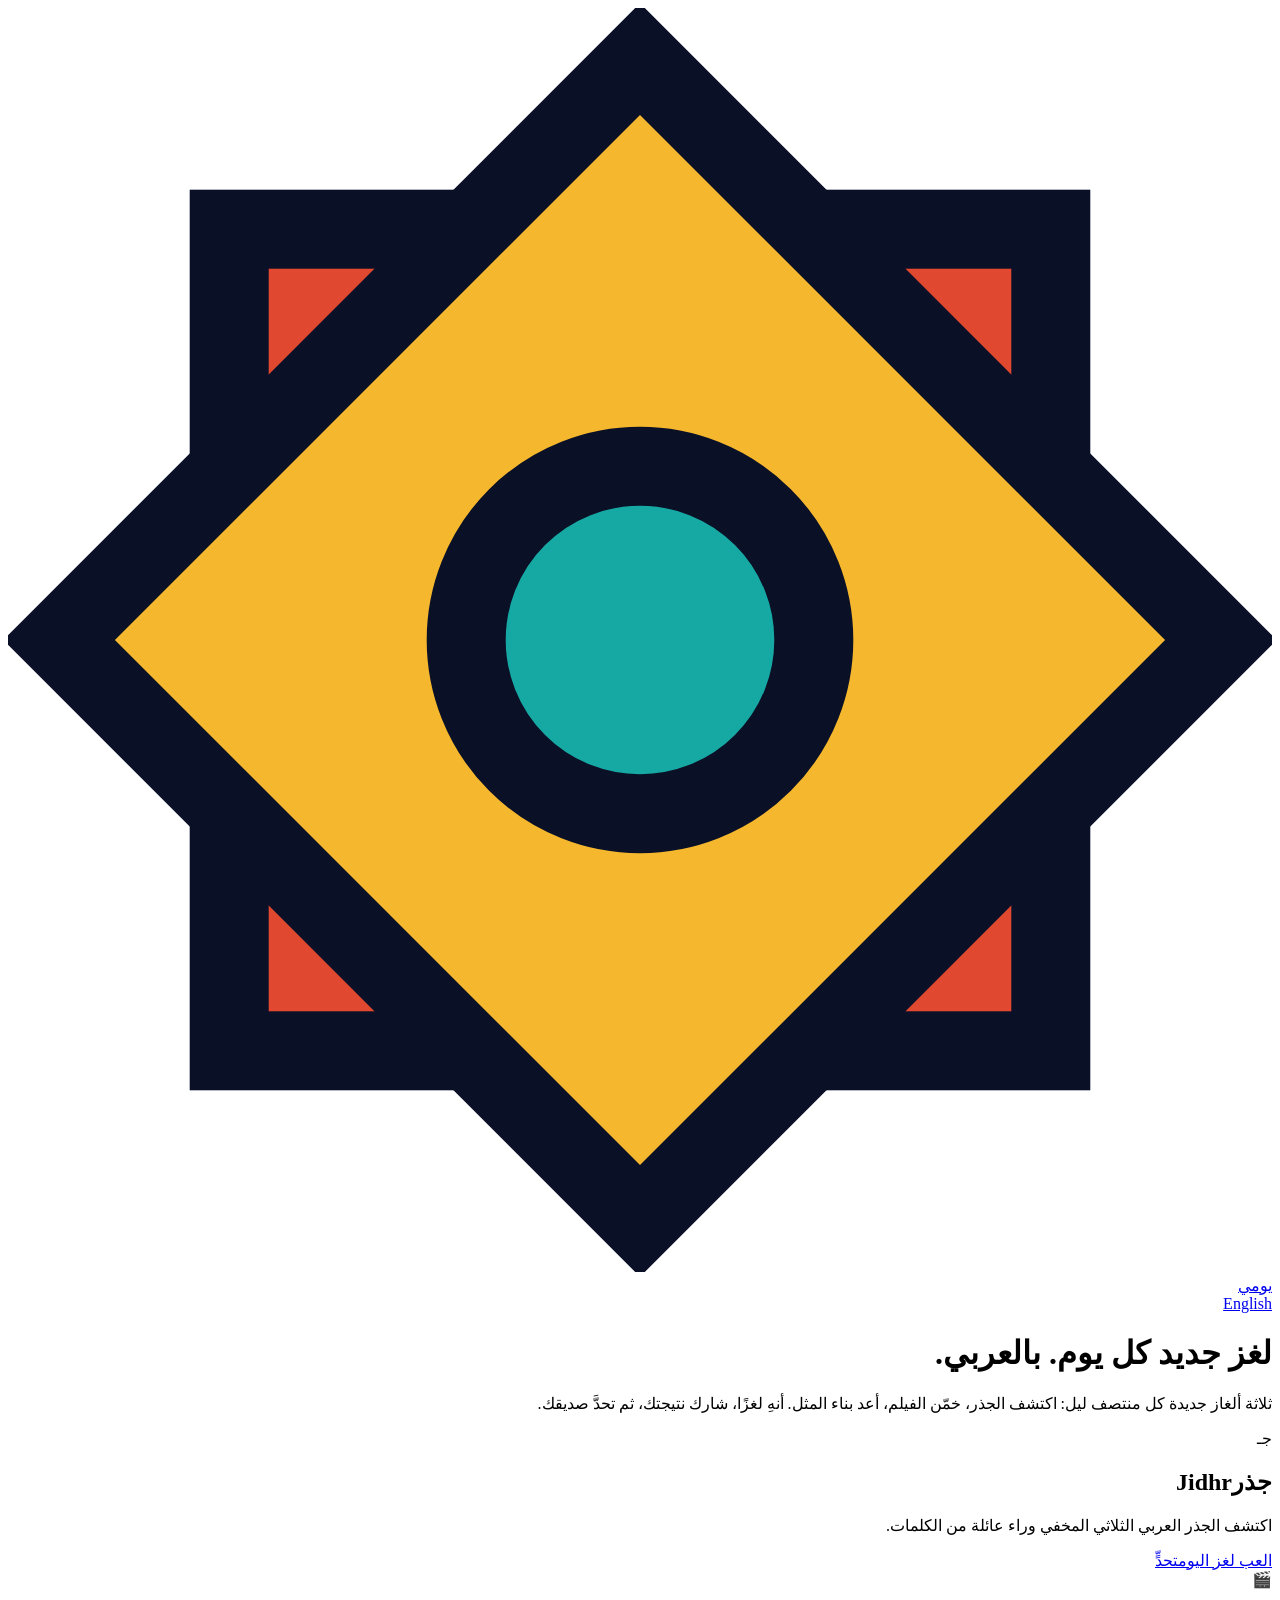
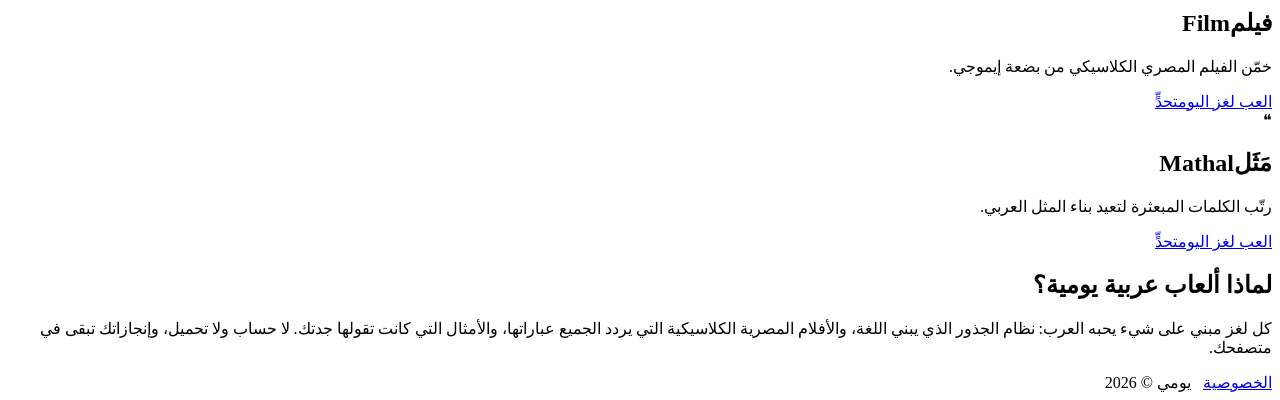
==== commit 13d57e29: "rebuild site" ====
--- a/site/ar/index.html
+++ b/site/ar/index.html
@@ -1 +1 @@
-<!doctype html><html lang="ar" dir="rtl"><head><meta charset="utf-8"><meta name="viewport" content="width=device-width,initial-scale=1,viewport-fit=cover"><meta name="theme-color" content="#0A1230"><link rel="manifest" href="/manifest.webmanifest"><link rel="icon" type="image/png" sizes="192x192" href="/assets/icon-192.png"><link rel="apple-touch-icon" href="/assets/icon-192.png"><title>يومي: ألعاب عربية يومية: جذور وأفلام وأمثال وروابط</title><meta name="description" content="أربعة ألغاز عربية جديدة كل يوم مع سلسلة أيام ومؤقت وتحديات: خمّن الجذر، وسمِّ الفيلم المصري، وأعد بناء المثل، واكتشف المجموعات المخفية."><meta property="og:title" content="يومي: ألعاب عربية يومية: جذور وأفلام وأمثال وروابط"><meta property="og:description" content="أربعة ألغاز عربية جديدة كل يوم مع سلسلة أيام ومؤقت وتحديات: خمّن الجذر، وسمِّ الفيلم المصري، وأعد بناء المثل، واكتشف المجموعات المخفية."><meta property="og:type" content="website"><meta property="og:image" content="/assets/icon-512.png"><link rel="preconnect" href="https://fonts.googleapis.com"><link rel="preconnect" href="https://fonts.gstatic.com" crossorigin><link rel="stylesheet" href="https://fonts.googleapis.com/css2?family=Cairo:wght@400;700;900&family=Lalezar&display=swap"><link rel="stylesheet" href="/assets/yawmi.css?v=1d13f9f2"></head><body data-page="hub"><div class="stage" aria-hidden="true"><div class="pat"></div><i class="glow g1"></i><i class="glow g2"></i><i class="glow g3"></i><div class="stars"></div><div class="letters" id="letters"></div></div><div class="roof" aria-hidden="true"><div class="beam"></div><div class="flags"><i style="--i:0"></i><i style="--i:1"></i><i style="--i:2"></i><i style="--i:3"></i><i style="--i:4"></i><i style="--i:5"></i><i style="--i:6"></i><i style="--i:7"></i><i style="--i:8"></i><i style="--i:9"></i><i style="--i:10"></i><i style="--i:11"></i><i style="--i:12"></i><i style="--i:13"></i><i style="--i:14"></i><i style="--i:15"></i><i style="--i:16"></i><i style="--i:17"></i><i style="--i:18"></i><i style="--i:19"></i><i style="--i:20"></i><i style="--i:21"></i><i style="--i:22"></i><i style="--i:23"></i><i style="--i:24"></i><i style="--i:25"></i><i style="--i:26"></i><i style="--i:27"></i><i style="--i:28"></i><i style="--i:29"></i><i style="--i:30"></i><i style="--i:31"></i><i style="--i:32"></i><i style="--i:33"></i><i style="--i:34"></i><i style="--i:35"></i><i style="--i:36"></i><i style="--i:37"></i><i style="--i:38"></i><i style="--i:39"></i><i style="--i:40"></i><i style="--i:41"></i><i style="--i:42"></i><i style="--i:43"></i><i style="--i:44"></i><i style="--i:45"></i><i style="--i:46"></i><i style="--i:47"></i><i style="--i:48"></i><i style="--i:49"></i><i style="--i:50"></i><i style="--i:51"></i><i style="--i:52"></i><i style="--i:53"></i><i style="--i:54"></i><i style="--i:55"></i><i style="--i:56"></i><i style="--i:57"></i><i style="--i:58"></i><i style="--i:59"></i><i style="--i:60"></i><i style="--i:61"></i><i style="--i:62"></i><i style="--i:63"></i></div><div class="lantern l1"><svg viewBox="0 0 46 96" aria-hidden="true"><line x1="23" y1="0" x2="23" y2="18" stroke="#070C1F" stroke-width="3"/><path d="M14 18h18l5 10H9z" fill="#F5B72E" stroke="#070C1F" stroke-width="3" stroke-linejoin="round"/><path d="M9 28h28l6 38-8 14H11L3 66z" fill="#E0482F" stroke="#070C1F" stroke-width="3" stroke-linejoin="round"/><ellipse class="flame" cx="23" cy="52" rx="7" ry="15" fill="#FFE9A8"/><path d="M11 80h24l-5 10H16z" fill="#F5B72E" stroke="#070C1F" stroke-width="3" stroke-linejoin="round"/></svg></div><div class="lantern l2"><svg viewBox="0 0 46 96" aria-hidden="true"><line x1="23" y1="0" x2="23" y2="18" stroke="#070C1F" stroke-width="3"/><path d="M14 18h18l5 10H9z" fill="#F5B72E" stroke="#070C1F" stroke-width="3" stroke-linejoin="round"/><path d="M9 28h28l6 38-8 14H11L3 66z" fill="#E0482F" stroke="#070C1F" stroke-width="3" stroke-linejoin="round"/><ellipse class="flame" cx="23" cy="52" rx="7" ry="15" fill="#FFE9A8"/><path d="M11 80h24l-5 10H16z" fill="#F5B72E" stroke="#070C1F" stroke-width="3" stroke-linejoin="round"/></svg></div></div><header class="bar"><a class="brand" href="/ar/"><svg viewBox="0 0 40 40" aria-hidden="true"><rect x="7" y="7" width="26" height="26" fill="#E0482F" stroke="#070C1F" stroke-width="2.5"/><rect x="7" y="7" width="26" height="26" fill="#F5B72E" stroke="#070C1F" stroke-width="2.5" transform="rotate(45 20 20)"/><circle cx="20" cy="20" r="5.5" fill="#16A9A4" stroke="#070C1F" stroke-width="2.5"/></svg><span>يومي</span></a><nav><a class="chip streak" id="chipStreak" href="/ar/"></a><a class="chip lvl" id="chipLvl" href="/ar/"></a><a class="pill" href="/" hreflang="en">English</a></nav></header><div class="wrap"><main><section class="hero"><h1>لغز جديد كل يوم. <em>بالعربي.</em></h1><p class="lead">أربعة ألغاز جديدة كل منتصف ليل، وسلسلة تحافظ عليها، وأصدقاء تتحداهم. خمّن الجذر، وسمِّ الفيلم، وأعد بناء المثل، واكتشف المجموعات المخفية.</p><p class="today" id="today"></p></section><div class="marquee" aria-hidden="true"><div class="track"><span>جذر</span><span>فيلم</span><span>مَثَل</span><span>روابط</span><span>يومي</span><span>لغز جديد كل يوم</span><span>تحدَّ صديقك</span><span>برق</span><span>سلسلة الأيام</span><span>جذر</span><span>فيلم</span><span>مَثَل</span><span>روابط</span><span>يومي</span><span>لغز جديد كل يوم</span><span>تحدَّ صديقك</span><span>برق</span><span>سلسلة الأيام</span></div></div><section id="streakCard" class="streakcard"></section><section class="tiles"><article class="tile c-red" data-game="jidhr"><span class="stamp">&#10003;</span><span class="wm" aria-hidden="true">ج</span><div class="glyph" aria-hidden="true">ج</div><h2>جذر<span lang="en">Jidhr</span></h2><p>اكتشف الجذر العربي المخفي وراء عائلة من الكلمات. تزداد صعوبة على مدار الأسبوع.</p><span class="tier" data-tier></span><p class="stat" data-stat></p><div class="acts"><a class="btn go" href="/ar/jidhr/">العب لغز اليوم</a><a class="btn" href="/ar/jidhr/?mode=duel">تحدٍّ</a><a class="btn" href="/ar/jidhr/?mode=blitz">برق</a></div></article><article class="tile c-teal" data-game="film"><span class="stamp">&#10003;</span><span class="wm" aria-hidden="true">ف</span><div class="glyph" aria-hidden="true">ف</div><h2>فيلم<span lang="en">Film</span></h2><p>خمّن الفيلم المصري الكلاسيكي من بضعة إيموجي.</p><p class="stat" data-stat></p><div class="acts"><a class="btn go" href="/ar/film/">العب لغز اليوم</a><a class="btn" href="/ar/film/?mode=duel">تحدٍّ</a><a class="btn" href="/ar/film/?mode=blitz">برق</a></div></article><article class="tile c-gold" data-game="mathal"><span class="stamp">&#10003;</span><span class="wm" aria-hidden="true">م</span><div class="glyph" aria-hidden="true">م</div><h2>مَثَل<span lang="en">Mathal</span></h2><p>أعد بناء المثل من كلمات مبعثرة تتخللها كلمات مضللة.</p><p class="stat" data-stat></p><div class="acts"><a class="btn go" href="/ar/mathal/">العب لغز اليوم</a><a class="btn" href="/ar/mathal/?mode=duel">تحدٍّ</a><a class="btn" href="/ar/mathal/?mode=blitz">برق</a></div></article><article class="tile c-violet" data-game="rawabit"><span class="new">جديد</span><span class="stamp">&#10003;</span><span class="wm" aria-hidden="true">ر</span><div class="glyph" aria-hidden="true">ر</div><h2>روابط<span lang="en">Rawabit</span></h2><p>وزّع ستة عشر كلمة على أربع مجموعات مخفية. احذر الكلمات المضللة.</p><p class="stat" data-stat></p><div class="acts"><a class="btn go" href="/ar/rawabit/">العب لغز اليوم</a><a class="btn" href="/ar/rawabit/?mode=duel">تحدٍّ</a><a class="btn" href="/ar/rawabit/?mode=blitz">برق</a></div></article></section><section id="sweep" class="sweep"></section><div id="install" class="install"></div><div id="invite" class="invite"></div><section id="trophies" class="trophies"></section><section class="about"><h2>لماذا ألعاب عربية يومية؟</h2><p>كل لغز مبني على شيء يحبه العرب: نظام الجذور الذي يبني اللغة، والأفلام المصرية الكلاسيكية التي يردد الجميع عباراتها، والأمثال التي كانت تقولها جدتك، وعالم مصر اليومي. لا حساب ولا تحميل، وسلسلتك ومستواك وأوسمتك تبقى في متصفحك.</p></section></main><footer><a href="/ar/privacy/">الخصوصية</a> &nbsp; يومي &copy; 2026</footer></div><div class="toasts" id="toasts" aria-live="polite"></div><canvas id="confetti" aria-hidden="true"></canvas><script id="i18n" type="application/json">{"brand": "يومي", "share": "مشاركة", "copy": "نسخ", "save": "حفظ كصورة", "copied": "تم النسخ!", "daily": "اليومي", "duel": "تحدٍّ", "blitz": "برق", "puzzle": "اللغز", "round": "الجولة", "score": "النتيجة", "points": "نقطة", "time": "الوقت", "tries": "محاولات", "next": "الجولة التالية", "finish": "عرض النتيجة", "nextIn": "اللغز التالي بعد", "solvedIn": "تم الحل في {n}", "failed": "انتهت المحاولات", "solved": "تم الحل", "missed": "فاتتك", "notYet": "لم تلعب بعد", "today": "اليوم: {n} من {t}", "start": "ابدأ", "nick": "اسمك", "nickPh": "اسمك (اختياري)", "saveName": "حفظ الاسم", "saved": "تم الحفظ", "friend": "صديقك", "anon": "مجهول", "you": "أنت", "players": "{n} لاعب", "loading": "جارٍ التحميل…", "lbEmpty": "كن أول المتصدرين", "leaderboard": "لوحة المتصدرين", "duelIntro": "{n} ألغاز، نفسها لكل من يفتح رابطك. الأكثر نقاطًا يفوز والأسرع يحسم التعادل. بدون حساب.", "challenged": "{name} حصل على {n} نقطة في {t}. هل تتفوق عليه؟", "youBeat": "تفوقت على {name}!", "tie": "تعادل!", "theyWin": "فاز {name} هذه المرة", "copyLink": "نسخ رابط التحدي", "beatMe": "هل تستطيع التفوق علي؟ افتح تحديي:", "challengeBtn": "تحدَّ صديقًا", "streak": "التتابع", "dayStreak": "يوم متتالٍ", "keepAlive": "العب أي لغز يومي خلال {t} لتحافظ على سلسلتك!", "comeBack": "عد غدًا لليوم {n}.", "startStreak": "أنهِ أي لغز يومي لتبدأ سلسلتك.", "shieldUsed": "درع أنقذ سلسلتك!", "shieldEarned": "كسبت درع حماية للسلسلة!", "milestone": "إنجاز {n} أيام!", "nextMilestone": "الإنجاز القادم: {n} يومًا", "shields": "الدروع", "best": "الأفضل", "level": "المستوى", "levelUp": "ارتقيت! أنت الآن في المستوى {n}.", "badgeUnlocked": "وسام جديد", "trophies": "الأوسمة", "sweepTitle": "الكنسة اليومية", "sweepDone": "أنهيت الأربعة! نلت نقاط خبرة إضافية.", "sweepLeft": "تبقى {n} اليوم. أنهِ الأربعة لتنال ١٠٠ نقطة خبرة وكأسًا.", "upNext": "التالي اليوم", "invite": "ادعُ صديقًا", "inviteText": "جرّب معي ألغاز يومي العربية:", "install": "ثبّت التطبيق", "enter": "تأكيد", "del": "حذف", "guess": "خمّن", "check": "تحقق", "clear": "مسح", "shuffle": "اخلط", "deselect": "إلغاء", "submit": "تأكيد", "again": "العب مرة أخرى", "oops": "تعذر تجهيز لغز اليوم. أعد تحميل الصفحة.", "h": "س", "m": "د", "blitzIntro": "٦٠ ثانية. الإجابة الصحيحة تضيف ٣ ثوانٍ والخاطئة تخصم ٥ وتحسب خطأ. ثلاثة أخطاء وتنتهي الجولة. التتابع يرفع النتيجة.", "pb": "أفضل نتيجة لك", "newPb": "رقم قياسي جديد!", "timeUp": "انتهى الوقت", "correct": "صحيحة", "combo": "أطول تتابع", "jidhr": {"hint": "اكتشف الجذر المشترك بين الكلمات. الجذر يُقرأ من اليمين إلى اليسار. كل تخمين خاطئ يكشف كلمة جديدة.", "short": "أدخل ٣ حروف", "weak": "انتبه: حروف العلة (و ي ا) والهمزة (ء) قد تتغير أو تختفي في الكلمات المشتقة."}, "film": {"ph": "اكتب اسم الفيلم…", "none": "لا يوجد فيلم بهذا الاسم", "hint": "خمّن الفيلم المصري من الإيموجي. كل إجابة خاطئة تكشف تلميحًا.", "words": "عدد كلمات العنوان: {n}"}, "mathal": {"hint": "المعنى", "first": "الكلمة الأولى", "how": "اضغط على الكلمات بالترتيب. {n} كلمات زائدة لا تنتمي للمثل.", "left": "{n} من {m} كلمات في مكانها"}, "rawabit": {"hint": "اكتشف أربع مجموعات من أربع كلمات يجمعها رابط. اختر أربع كلمات ثم اضغط تأكيد.", "oneAway": "واحدة فقط خطأ!", "nope": "ليست مجموعة", "again": "جربت هذه المجموعة من قبل"}, "blitzQ": {"jidhr": "ما جذر هذه الكلمة؟", "film": "ما هذا الفيلم؟", "mathal": "أكمل المثل", "rawabit": "أي كلمة لا تنتمي؟"}, "names": {"jidhr": {"en": "Jidhr", "ar": "جذر"}, "film": {"en": "Film", "ar": "فيلم"}, "mathal": {"en": "Mathal", "ar": "مَثَل"}, "rawabit": {"en": "Rawabit", "ar": "روابط"}}, "genres": {"com": "كوميديا", "drama": "دراما", "action": "أكشن", "thriller": "إثارة", "bio": "سيرة ذاتية", "rom": "رومانسي", "war": "حرب", "hist": "تاريخي"}, "clue": {"words": "العنوان", "genre": "النوع", "decade": "العقد", "actor": "البطولة", "letter": "يبدأ بحرف", "year": "السنة"}, "decades": {"1950": "الخمسينيات", "1960": "الستينيات", "1970": "السبعينيات", "1980": "الثمانينيات", "1990": "التسعينيات", "2000": "الألفينات", "2010": "العقد ٢٠١٠", "2020": "العقد ٢٠٢٠"}, "tiers": ["سهل", "متوسط", "صعب"], "wdays": ["ح", "ن", "ث", "ر", "خ", "ج", "س"], "titles": [[1, "مبتدئ"], [3, "متابع"], [5, "لمّاح"], [8, "عالِم"], [12, "أستاذ"], [18, "حكيم"], [25, "أسطورة"]], "badge": {"first": {"n": "أول فوز", "d": "حلّ أي لغز يومي"}, "perfect": {"n": "في الهدف", "d": "حلّ لغزًا من أول محاولة"}, "speedy": {"n": "سريع", "d": "حلّ لغزًا في أقل من ٣٠ ثانية"}, "streak3": {"n": "مشتعل", "d": "٣ أيام متتالية"}, "streak7": {"n": "أسبوع كامل", "d": "٧ أيام متتالية"}, "streak14": {"n": "أسبوعان", "d": "١٤ يومًا متتالية"}, "streak30": {"n": "لا يُوقَف", "d": "٣٠ يومًا متتالية"}, "sweep": {"n": "الكنسة اليومية", "d": "أنهِ الألغاز الأربعة في يوم واحد"}, "blitz": {"n": "برق", "d": "اجمع ١٠٠٠ نقطة في البرق"}, "duelwin": {"n": "مبارز", "d": "تغلّب على تحدٍّ من صديق"}}, "launch": "2026-11-16", "cfg": {"leaderboard": false}}</script><script src="/assets/data.js?v=7854682f"></script><script src="/assets/yawmi.js?v=e01977c3"></script></body></html>
+<!doctype html><html lang="ar" dir="rtl"><head><meta charset="utf-8"><meta name="viewport" content="width=device-width,initial-scale=1"><meta name="theme-color" content="#0F1B3D"><title>يومي: ألعاب عربية يومية: جذور وأفلام وأمثال</title><meta name="description" content="ثلاثة ألغاز عربية جديدة كل يوم: خمّن الجذر، وخمّن الفيلم المصري من الإيموجي، وأعد بناء المثل. شارك نتيجتك وتحدَّ صديقك."><link rel="canonical" href="https://play.yawmii.workers.dev/ar/"><link rel="alternate" hreflang="ar" href="https://play.yawmii.workers.dev/ar/"><link rel="alternate" hreflang="en" href="https://play.yawmii.workers.dev/"><meta property="og:title" content="يومي: ألعاب عربية يومية: جذور وأفلام وأمثال"><meta property="og:description" content="ثلاثة ألغاز عربية جديدة كل يوم: خمّن الجذر، وخمّن الفيلم المصري من الإيموجي، وأعد بناء المثل. شارك نتيجتك وتحدَّ صديقك."><meta property="og:type" content="website"><link rel="preconnect" href="https://fonts.googleapis.com"><link rel="preconnect" href="https://fonts.gstatic.com" crossorigin><link rel="stylesheet" href="https://fonts.googleapis.com/css2?family=Cairo:wght@400;700;900&family=Lalezar&display=swap"><link rel="stylesheet" href="/assets/yawmi.css?v=3df92243"></head><body data-page="hub"><div class="bunting" role="presentation"></div><div class="wrap"><header class="top"><a class="brand" href="/ar/"><svg viewBox="0 0 40 40" aria-hidden="true"><rect x="7" y="7" width="26" height="26" fill="#E0482F" stroke="#0A1026" stroke-width="2.5"/><rect x="7" y="7" width="26" height="26" fill="#F5B72E" stroke="#0A1026" stroke-width="2.5" transform="rotate(45 20 20)"/><circle cx="20" cy="20" r="5.5" fill="#16A9A4" stroke="#0A1026" stroke-width="2.5"/></svg><span>يومي</span></a><nav><a class="pill" href="/" hreflang="en">English</a></nav></header><main><h1>لغز جديد كل يوم. بالعربي.</h1><p class="lead">ثلاثة ألغاز جديدة كل منتصف ليل: اكتشف الجذر، خمّن الفيلم، أعد بناء المثل. أنهِ لغزًا، شارك نتيجتك، ثم تحدَّ صديقك.</p><p class="today" id="today"></p><section class="tiles"><article class="tile c-red" data-game="jidhr"><div class="glyph" aria-hidden="true">جـ</div><h2>جذر<span lang="en">Jidhr</span></h2><p>اكتشف الجذر العربي الثلاثي المخفي وراء عائلة من الكلمات.</p><p class="stat" data-stat></p><div class="acts"><a class="btn" href="/ar/jidhr/">العب لغز اليوم</a><a class="btn ghost" href="/ar/jidhr/?mode=duel">تحدٍّ</a></div></article><article class="tile c-teal" data-game="film"><div class="glyph" aria-hidden="true">🎬</div><h2>فيلم<span lang="en">Film</span></h2><p>خمّن الفيلم المصري الكلاسيكي من بضعة إيموجي.</p><p class="stat" data-stat></p><div class="acts"><a class="btn" href="/ar/film/">العب لغز اليوم</a><a class="btn ghost" href="/ar/film/?mode=duel">تحدٍّ</a></div></article><article class="tile c-gold" data-game="mathal"><div class="glyph" aria-hidden="true">❝</div><h2>مَثَل<span lang="en">Mathal</span></h2><p>رتّب الكلمات المبعثرة لتعيد بناء المثل العربي.</p><p class="stat" data-stat></p><div class="acts"><a class="btn" href="/ar/mathal/">العب لغز اليوم</a><a class="btn ghost" href="/ar/mathal/?mode=duel">تحدٍّ</a></div></article></section><section class="about"><h2>لماذا ألعاب عربية يومية؟</h2><p>كل لغز مبني على شيء يحبه العرب: نظام الجذور الذي يبني اللغة، والأفلام المصرية الكلاسيكية التي يردد الجميع عباراتها، والأمثال التي كانت تقولها جدتك. لا حساب ولا تحميل، وإنجازاتك تبقى في متصفحك.</p></section></main><footer><a href="/ar/privacy/">الخصوصية</a> &nbsp; يومي &copy; 2026</footer></div><script id="i18n" type="application/json">{"brand": "يومي", "share": "مشاركة", "copy": "نسخ", "save": "حفظ كصورة", "copied": "تم النسخ!", "daily": "اليومي", "duel": "تحدٍّ", "puzzle": "اللغز", "round": "الجولة", "score": "النتيجة", "lowerBetter": "الأقل أفضل", "next": "الجولة التالية", "finish": "عرض النتيجة", "nextIn": "اللغز التالي بعد", "solvedIn": "تم الحل في {n}", "failed": "انتهت المحاولات", "missed": "فاتتك", "notYet": "لم تلعب بعد", "today": "اليوم: {n} من {t}", "start": "ابدأ التحدي", "nick": "اسمك", "nickPh": "اسمك (اختياري)", "friend": "صديقك", "duelIntro": "{n} ألغاز، نفسها لكل من يفتح رابطك. الأقل محاولات يفوز. بدون حساب.", "challenged": "{name} حصل على {n}. هل تتفوق عليه؟", "youBeat": "تفوقت على {name}!", "tie": "تعادل!", "theyWin": "فاز {name} هذه المرة", "copyLink": "نسخ رابط التحدي", "played": "لُعبت", "winPct": "نسبة الفوز", "streak": "التتابع", "enter": "تأكيد", "del": "حذف", "guess": "خمّن", "check": "تحقق", "clear": "مسح", "jidhr": {"hint": "اكتشف الجذر الثلاثي المشترك بين هذه الكلمات. الجذر يُقرأ من اليمين إلى اليسار.", "short": "أدخل ٣ حروف"}, "film": {"ph": "اكتب اسم الفيلم…", "none": "لا يوجد فيلم بهذا الاسم", "hint": "خمّن الفيلم المصري من الإيموجي. كل إجابة خاطئة تكشف تلميحًا.", "words": "عدد كلمات العنوان: {n}"}, "mathal": {"hint": "المعنى", "first": "الكلمة الأولى", "how": "اضغط على الكلمات بالترتيب لتعيد بناء المثل.", "left": "{n} من {m} كلمات في مكانها"}, "names": {"jidhr": {"en": "Jidhr", "ar": "جذر"}, "film": {"en": "Film", "ar": "فيلم"}, "mathal": {"en": "Mathal", "ar": "مَثَل"}}, "genres": {"com": "كوميديا", "drama": "دراما", "action": "أكشن", "thriller": "إثارة", "bio": "سيرة ذاتية", "rom": "رومانسي", "war": "حرب", "hist": "تاريخي"}, "clue": {"words": "العنوان", "genre": "النوع", "decade": "العقد", "actor": "البطولة", "letter": "يبدأ بحرف", "year": "السنة"}, "decades": {"1950": "الخمسينيات", "1960": "الستينيات", "1970": "السبعينيات", "1980": "الثمانينيات", "1990": "التسعينيات", "2000": "الألفينات", "2010": "العقد ٢٠١٠", "2020": "العقد ٢٠٢٠"}, "launch": "2026-11-17"}</script><script src="/assets/data.js?v=7854682f"></script><script src="/assets/yawmi.js?v=594a597b"></script></body></html>
